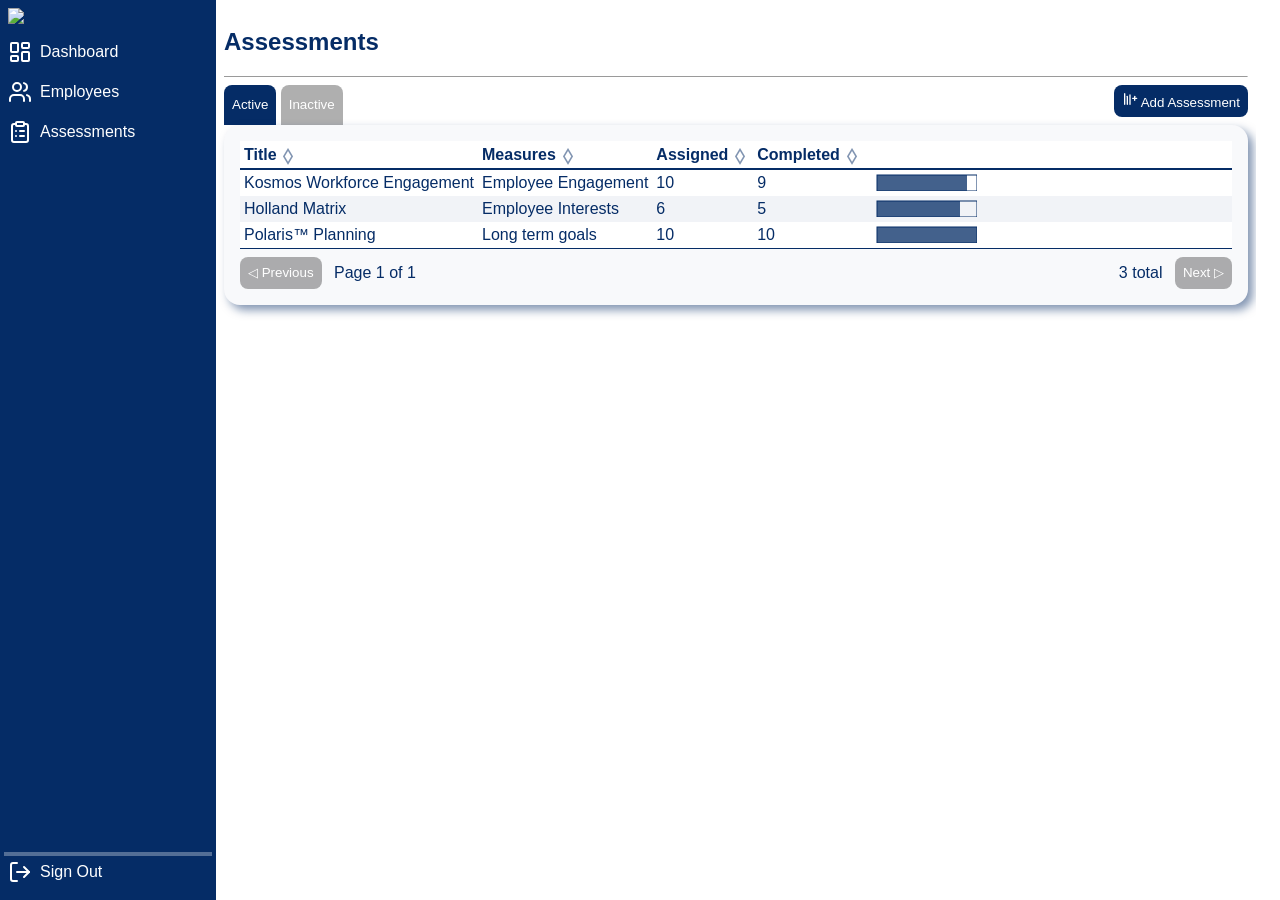
==== assessments.html @ a06d7f90 "Add files via upload" ====
<!DOCTYPE html>
<html lang="en">
<head>
	<meta charset="UTF-8">
	<meta name="viewport" content="width=device-width, initial-scale=1.0">
	<meta http-equiv="X-UA-Compatible" content="ie=edge">
	<meta name="apple-mobile-web-app-capable" content="yes">
	<title>Assessments</title>
	<link rel="stylesheet" href="style.css">
	<link rel="icon" type="image/x-icon" href="favicon.ico">
	<script src="nav.js"></script>
	<script src="sort.js"></script>
</head>
<body>
	<left-nav />
	<!-- Main Content Section -->
	<div class="main">
		<h2>Assessments</h2>
		<hr size="1" />
		<div>
			<div style="float: left;">
				<button type="button" class="tab selected">Active</button>
				<button type="button" class="tab">Inactive</button>
			</div>
			<div style="float: right;">
				<button type="button">
					<svg xmlns="http://www.w3.org/2000/svg"
						width="16" height="16" viewBox="0 0 24 24" fill="none"
						stroke="currentColor" stroke-width="2" stroke-linecap="round" stroke-linejoin="round"
						aria-hidden="true">
						<path d="M12 6v14"></path>
						<path d="M8 8v12"></path>
						<path d="M4 4v16"></path>
						<line x1="19" x2="19" y1="8" y2="14"></line>
						<line x1="22" x2="16" y1="11" y2="11"></line>
					</svg>
					Add Assessment
				</button>
			</div>
		</div>

		<div class="card-container">
			<div class="card" style="flex: 1;">
				<table id="myTable" style="margin-top: 16px;">
					<thead>
						<tr>
							<th onclick="sortTable(0)" style="text-wrap: nowrap;">Title</th>
							<th onclick="sortTable(1)" style="text-wrap: nowrap;">Measures</th>
							<th onclick="sortTable(2)" style="text-wrap: nowrap;">Assigned</th>
							<th onclick="sortTable(3)" style="text-wrap: nowrap;">Completed</th>
							<th style="color: var(--white-color);"><!-- EMPTY HEADER FOR SPARKLINE -->
						</tr>
					</thead>
					<tbody>	
						<tr onclick="document.getElementById('engagement').showModal()">
							<td>Kosmos Workforce Engagement</td>
							<td>Employee Engagement</td>
							<td>10</td>
							<td>9</td>
							<td>
								<svg width="108px" height="24" style="display: block; margin-top: -8px;">
									<rect x="8" y="8" width="100" height="16" 
										style="fill:none; stroke:var(--primary-color); stroke-width:1;" />
									<rect x="8" y="8" width="0" height="16" 
										style="fill:var(--primary-color); fill-opacity:0.75;">
										<animate attributeName="width" from="0" to="90" begin="0s" dur="1s" fill="freeze"/>
									</rect>
								</svg>
							</td>
						</tr>
						<dialog id="engagement"><!-- ENGAGEMENT MODAL -->
							<h2>Kosmos Workforce Engagement Assessment</h2>
							<h3>Assigned to:</h3>
							<ul style="list-style: none;">
								<li><input type="checkbox" checked onclick="return false;"> Allen, Riley</li>
								<li><input type="checkbox" checked onclick="return false;"> Bennett, Chloe</li>
								<li><input type="checkbox" checked onclick="return false;"> Davis, Luna</li>
								<li><input type="checkbox" checked onclick="return false;"> Hall, Gabriel</li>
								<li><input type="checkbox" checked onclick="return false;"> Jackson, Penelope</li>
								<li><input type="checkbox" checked onclick="return false;"> Lee, Michael</li>
								<li><input type="checkbox" checked onclick="return false;"> Nguyen, Ethan</li>
								<li><input type="checkbox" checked onclick="return false;"> Patel, Maya</li>
								<li><input type="checkbox" checked onclick="return false;"> Ramirez, Liam</li>
							</ul>
							<h3>Not assigned to:</h3>
							<ul style="list-style: none;">
								<li><input type="checkbox"> Robinson, Stella</li>
								<li><input type="checkbox"> Walker, Amelia</li>
								<li><input type="checkbox"> Wilson, David</li>
							</ul>
							<form method="dialog">
								<button style="float: left;" onclick="document.getElementById('underconstruction').showModal()">Assign</button>
								<button style="float: right;">Close</button>
							</form>
						</dialog><!-- END OF ENGAGEMENT MODAL -->
						<tr onclick="document.getElementById('underconstruction').showModal()">
							<td>Holland Matrix</td>
							<td>Employee Interests</td>
							<td>6</td>
							<td>5</td>
							<td>
								<svg width="108px" height="24" style="display: block; margin-top: -8px;">
									<rect x="8" y="8" width="100" height="16" 
										style="fill:none; stroke:var(--primary-color); stroke-width:1;" />
									<rect x="8" y="8" width="0" height="16" 
										style="fill:var(--primary-color); fill-opacity:0.75;">
										<animate attributeName="width" from="0" to="83" begin="0s" dur="1s" fill="freeze"/>
									</rect>
								</svg>
							</td>
						</tr>
						<tr onclick="document.getElementById('underconstruction').showModal()">
							<td>Polaris&trade; Planning</td>
			 				<td>Long term goals</td>
							<td>10</td>
							<td>10</td>
							<td>
								<svg width="108px" height="24" style="display: block; margin-top: -8px;">
									<rect x="8" y="8" width="100" height="16" 
										style="fill:none; stroke:var(--primary-color); stroke-width:1;" />
									<rect x="8" y="8" width="0" height="16" 
										style="fill:var(--primary-color); fill-opacity:0.75;">
										<animate attributeName="width" from="0" to="100" begin="0s" dur="1s" fill="freeze"/>
									</rect>
								</svg>
							</td>
						</tr>

					</tbody>
				</table>
				<div style="border-top: 1px solid var(--primary-color); padding-top: 8px; width: 50%; float: left;">
					<button type="button" class="inactive" style="margin-right: 8px;">◁ Previous</button>
					Page 1 of 1
				</div>
				<div style="border-top: 1px solid var(--primary-color); padding-top: 8px; width: 50%; float: right; text-align: right;">
					3 total
					<button type="button" class="inactive" style="margin-left: 8px;">Next ▷</button>
				</div>
			</div>
		</div>
		<div style="float: left;"></div>
		<div style="float: right;"></div>
	</div>
</body>
</html>
---- style.css ----
@import url("theme.css");

a {
	text-decoration: none;
	color: unset;
}
p>a {
	font-weight: bold;
}

body {
	font-family: 'Verdana', 'Arial', sans-serif;
	margin: 0 0 0 0;
	padding: 0 0 0 0;
	color: var(--primary-color);
	font-size: 16px;
	box-sizing: border-box;
        display: flex;			/* Use Flexbox for the main layout */
        min-height: 100vh;		/* Ensure the layout takes the full viewport height */
}

button {
	border: none;
	border-radius: 8px;
	padding: 4px 8px 4px 8px;
	background-color: var(--primary-color);
	color: var(--white-color);
	height: 32px;
	min-height: 32px;
}
button:hover {
	cursor: pointer;
	box-shadow: 2px 2px 5px var(--primary-color-light);
}

dialog {
	border: 1px solid var(--primary-color);
	border-radius: 8px;
}
@media (max-width: 511px) {
	dialog {
		width: 100%;
	}
}
@media (min-width: 512px) {
	dialog {
		width: 50%;
	}
}

h1 {
	font-size: 48px;
	font-weight: lighter;
	text-align: center;
	letter-spacing: 8px;
}

header {
	padding: 80px;
	background-color: var(--primary-color);
	color: var(--white-color);
	padding-left: 20vw;
	padding-right: 20vw;
	margin-bottom: 16px;
}

input[type="checkbox"][onclick="return false;"] {	/* Targets any checkbox specifically locked with onclick="return false;" */
	accent-color: var(--grey-color); /* Changes the check/fill color to grey */
	cursor: not-allowed;  /* Visual hint that it's unclickable */
	filter: grayscale(1);  /* Force-greys the entire element in some browsers */
}

input[type="radio"] {	/* Hide the default radio button visually but keep it focusable */
	opacity: 0;
	position: fixed;
	width: 0;
}
input[type="radio"] + label {
	border: none;
	border-radius: 8px;
	padding: 4px 8px 4px 8px;
	background-color: var(--grey-color);
	color: var(--black-color);
	height: 32px;
	min-height: 32px;
	cursor: pointer;
}
input[type="radio"] + label:hover {
	box-shadow: 2px 2px 5px var(--grey-color);
}
input[type="radio"]:checked + label { /* Selected state: Targets label immediately after a checked input */
	background-color: var(--primary-color);
	color: white;
}
input[type="radio"]:focus-visible + label { /* Focus state for accessibility (when tabbing) */
	outline: 2px solid var(--primary-color);
	outline-offset: 1px;
}

footer {
	background-image: linear-gradient(to bottom, var(--primary-color), var(--secondary-color));	
	padding: 8px;
	color: var(--white-color);
	display: flex;
	align-items: center;
}

table {
	width: 100%;
	border-collapse: collapse;

}

table td, table th {	/* All data columns shrink to hug their content */
	padding: 4px;
	width: 0.1%;	/* Force shrink-wrap */
	white-space: nowrap;
	text-align: left;
	text-overflow: ellipsis;
}
@media (max-width: 511px) {
	table td, table th {
		white-space: nowrap;
		overflow: hidden;
		text-overflow: ellipsis;
		width: auto; 
	}
	table:has(th:first-child:nth-last-child(4)) th,
	table:has(th:first-child:nth-last-child(4)) td {
		max-width: calc(25vw - 32px);
	}
	table:has(th:first-child:nth-last-child(3)) th,
	table:has(th:first-child:nth-last-child(3)) td {
		max-width: calc(33vw - 32px);
	}
}
@media (min-width: 512px) {
	table td:last-child {	/* The Filler Column: Absorbs 100% of remaining space */
		width: 100%;
	}
}

table th {
	border-bottom: 2px solid var(--primary-color);	
}

table tr:hover td {
	color: var(--white-color);
	background-color: var(--primary-color-light);
}
table tr:nth-child(even) {
	background-color: var(--primary-color-muted);
}
table tr:nth-child(odd) {
	background-color: var(--white-color);
}

.card {
	border-radius: 16px;
	padding: 0 16px 16px 16px;
	margin-bottom: 16px;
	box-shadow: 5px 5px 10px var(--primary-color-light);
	background-color: var(--primary-color-muted);
	overflow-x: hidden;
}
@media (max-width: 511px) {
	.card  {
		min-width: calc(100% - 32px); 	 /* takes up full width when only one wide */
	}
}
@media (max-width: 200px) {
	.card  {
		min-width: 200px; 	 /* doesn't allow shrink on very narrow screens */
	}
}
.card:hover {
	cursor: pointer;
	box-shadow: 2px 2px 5px var(--primary-color-light);
}
.card>img {
	height: 200px; 
	width: auto; 
	float: left; 
	margin-right: 8px; 
	opacity: 0.8;
}

.card-container {
	clear: both;
	display: flex;
	flex-wrap: wrap; /* Allows items to wrap onto multiple lines. */
	gap: 16px;
	width: 100%;
	min-width: 100%;
}

.centered {
	clear: both;
	display: flex;
	justify-content: center;
	align-items: center;
	margin-bottom: 16px;
}

.current {
	font-weight: bold; 
	background-color: #ffffff50; 
	padding: 4px; 
	margin: -4px -8px 12px -4px;
}

.inactive {
	background-color: #00000050;
}
.inactive:hover {
	box-shadow: none;
	cursor: default;
}

.main {
	background-color: var(--white-color);
	overflow-y: auto;		/* Main scrolls */
	padding: 8px;			/* Only internal padding */
	transition: margin-left 0.3s ease;
}
@media (max-width: 799px) {
	#nav-toggle:checked ~ .nav-left ~ .main,
	#nav-toggle:checked ~ .main {
		margin-left: 216px; 	/* Main shifts right only when nav is visible */
	}
	.main {
		margin-left: 0;
		width: calc(100vw - 16px);
		min-width: calc(100vw - 16px);

	}
}
@media (min-width: 800px) {
	.main  {
		margin-left:  216px; 	 /* Main always shifted to 216px */
		width: calc(100vw - 256px);
		min-width: calc(100vw - 256px);
	}
}

.nav-left {
	width: 200px;
	min-width: 200px;
	background-color: var(--primary-color);
	color: var(--white-color);
	padding: 8px;
	position: fixed;			/* Fixed to viewport */
	top: 0;
	left: 0;
 	height: 100vh;
	overflow-y: auto;			/* Nav scrolls independently */
	z-index: 1000;
	transform: translateX(-100%);
	transition: transform 0.3s ease;
	float: left;
}
@media (max-width: 799px) {
	.nav-left {
		transform: translateX(-100%);	/* Nav hidden by default */
		margin-top: 32px;		/* Make room for hamburger menu button */
	}
	#nav-toggle:checked ~ .nav-left {	/* Nav visible when checked */
		transform: translateX(0);
	}
}
@media (min-width: 800px) {
	.nav-left {
		transform: translateX(0);	/* Nav always visible */
  	}
}

.nav-left>div {
	display: flex;
	align-items: center;
	padding: 4px;
	margin: -4px -8px 12px -4px;">
}
.nav-left>div:hover {
	background-color: #ffffff25;
	cursor: pointer;

}
.nav-left>div:has(img):hover {			/* Don't highlight logo on hover */
	background-color: unset;
}
@media (max-width: 799px) {
	.nav-left>div:has(img) {
		display: none;			/* Hide logo on small screen with menu toggled on */
	}
}
.nav-left>div:last-child {			/* Log out */
	position: absolute; 
	bottom: 16px; 
	border-top: 4px solid #ffffff50;
	padding-top: 4px;
	width: 200px;
}
@media (max-width: 799px) {
	.nav-left>div:last-child {
		margin-bottom: 40px;
	}
}

.nav-left svg {
	margin-right: 8px;
	min-width: 24px;
}

.nav-toggle {					/* Toggle button */
	position: fixed;
	z-index: 1100;
	cursor: pointer;
	display: none;				/* hidden by default */
	padding: 1px 4px 1px 3px;
	top: 4px;
	left: 4px;
	border: 1px solid var(--primary-color-light);
	border-radius: 50%;
	background-color: var(--white-color);
	color: var(--primary-color);
	min-width: 16px;
	max-width: 16px;
	text-align: center;
}
@media (max-width: 799px) {
	.nav-toggle {
		display: block;			/* Show toggle */
	}
}

@media (min-width: 800px) {
	.nav-toggle {
		display: none;			/* Toggle hidden */
	}
}
.nav-toggle-checkbox {
	display: none;				/* Hide checkbox */
}

.tab {	border: none;
	border-top-left-radius: 8px;
	border-top-right-radius: 8px;
	border-bottom-left-radius: 0;
	border-bottom-right-radius: 0;
	padding: 8px;
	color: var(--white-color);
	height: 40px;
	min-height: 40px;
	background-color: #00000050;
}
.tab:hover {
	box-shadow: none;
}
.tab.selected {
	background-color: var(--primary-color);
}
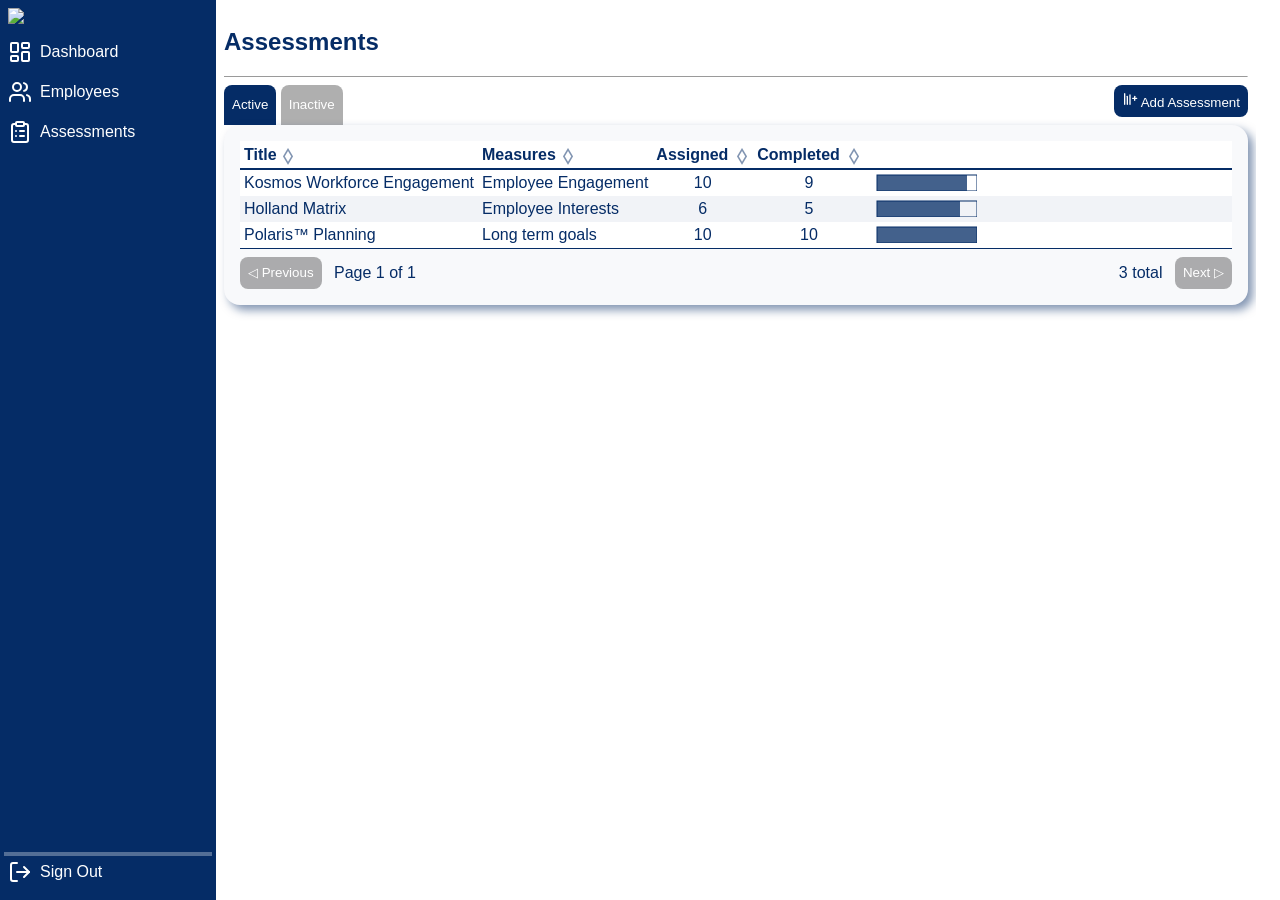
==== commit 8577e170: "Add files via upload" ====
--- a/assessments.html
+++ b/assessments.html
@@ -75,24 +75,31 @@
 								<li><input type="checkbox" checked onclick="return false;"> Allen, Riley</li>
 								<li><input type="checkbox" checked onclick="return false;"> Bennett, Chloe</li>
 								<li><input type="checkbox" checked onclick="return false;"> Davis, Luna</li>
-								<li><input type="checkbox" checked onclick="return false;"> Hall, Gabriel</li>
 								<li><input type="checkbox" checked onclick="return false;"> Jackson, Penelope</li>
-								<li><input type="checkbox" checked onclick="return false;"> Lee, Michael</li>
-								<li><input type="checkbox" checked onclick="return false;"> Nguyen, Ethan</li>
+								<li><input type="checkbox" checked onclick="return false;"> Lee, Michael</li>											<li><input type="checkbox" checked onclick="return false;"> Lewis, Benjamin</li>
 								<li><input type="checkbox" checked onclick="return false;"> Patel, Maya</li>
 								<li><input type="checkbox" checked onclick="return false;"> Ramirez, Liam</li>
+								<li><input type="checkbox" checked onclick="return false;"> Robinson, Stella</li>
+								<li><input type="checkbox" checked onclick="return false;"> Wilson, David</li>
 							</ul>
 							<h3>Not assigned to:</h3>
 							<ul style="list-style: none;">
-								<li><input type="checkbox"> Robinson, Stella</li>
+								<li><input type="checkbox"> Hall, Gabriel</li>
+								<li><input type="checkbox"> Nguyen, Ethan</li>
 								<li><input type="checkbox"> Walker, Amelia</li>
-								<li><input type="checkbox"> Wilson, David</li>
 							</ul>
 							<form method="dialog">
-								<button style="float: left;" onclick="document.getElementById('underconstruction').showModal()">Assign</button>
+								<button style="float: left;" onclick="document.getElementById('assigned').showModal()">Assign</button>
 								<button style="float: right;">Close</button>
 							</form>
 						</dialog><!-- END OF ENGAGEMENT MODAL -->
+						<dialog id="assigned"><!-- ASSIGNED RESULT MODAL -->
+							<h2>Assessment successfully assigned</h2>
+							<p>Kosmos Workforce Engagement Assessment successfully assigned to Gabriel Hall.</p>
+							<form method="dialog">
+								<button style="float: right;">Close</button>
+							</form>
+						</dialog><!-- END OF ASSIGNED MODAL -->
 						<tr onclick="document.getElementById('underconstruction').showModal()">
 							<td>Holland Matrix</td>
 							<td>Employee Interests</td>
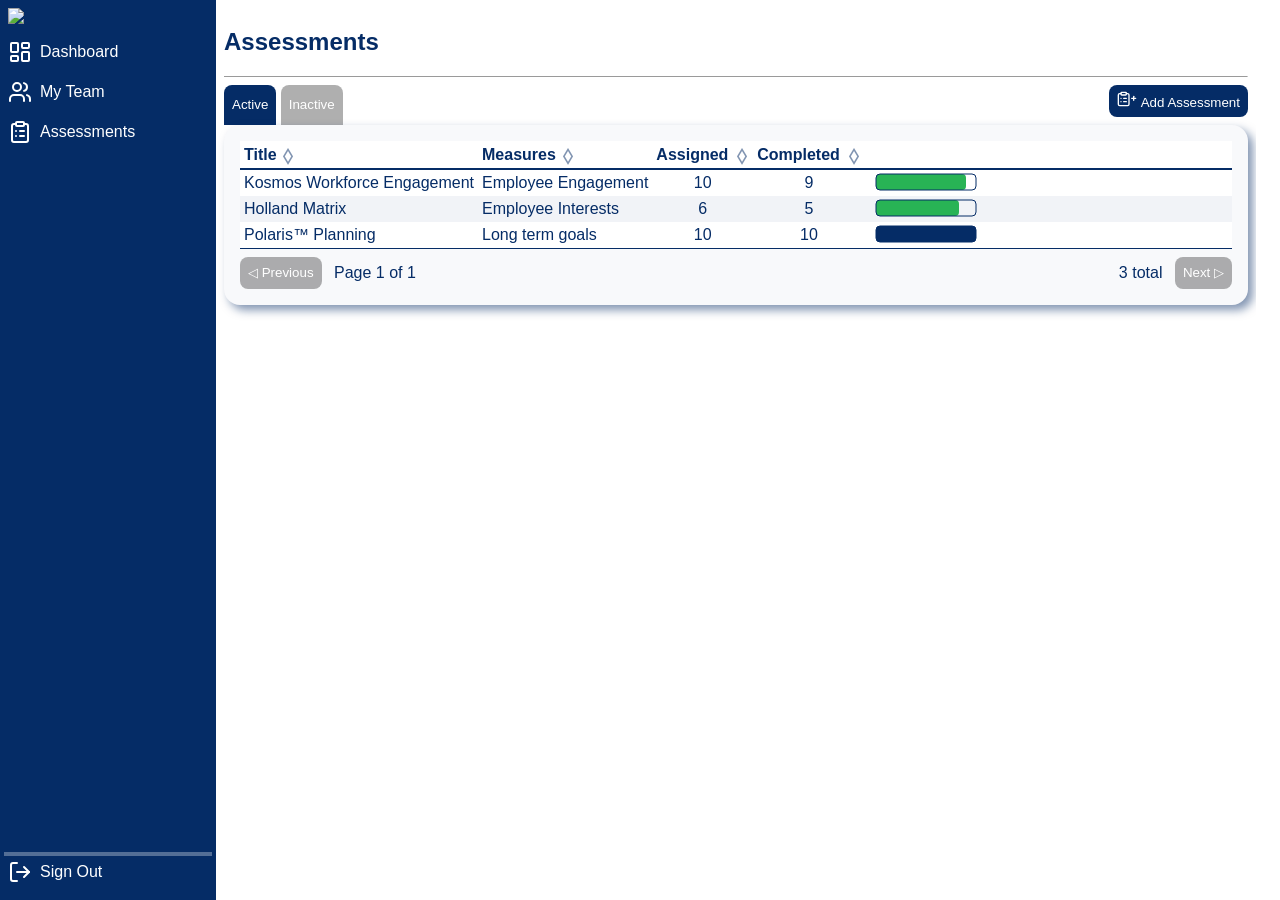
==== commit f3570595: "Add files via upload" ====
--- a/assessments.html
+++ b/assessments.html
@@ -10,6 +10,7 @@
 	<link rel="icon" type="image/x-icon" href="favicon.ico">
 	<script src="nav.js"></script>
 	<script src="sort.js"></script>
+	<script src="sparkline.js"></script>
 </head>
 <body>
 	<left-nav />
@@ -23,18 +24,20 @@
 				<button type="button" class="tab">Inactive</button>
 			</div>
 			<div style="float: right;">
-				<button type="button">
-					<svg xmlns="http://www.w3.org/2000/svg"
-						width="16" height="16" viewBox="0 0 24 24" fill="none"
+				<button type="button" onclick="document.getElementById('underconstruction').showModal()">
+					<svg xmlns="http://www.w3.org/2000/svg" 
+						width="24" height="16" viewBox="0 0 24 24" fill="none" 
 						stroke="currentColor" stroke-width="2" stroke-linecap="round" stroke-linejoin="round"
 						aria-hidden="true">
-						<path d="M12 6v14"></path>
-						<path d="M8 8v12"></path>
-						<path d="M4 4v16"></path>
+						<rect width="8" height="4" x="0" y="2" rx="1" ry="1"></rect><!-- clip -->
+						<path d="M8 4h2a2 2 0 0 1 2 2v14a2 2 0 0 1-2 2H-2a2 2 0 0 1-2-2V6a2 2 0 0 1 2-2h2"></path>
+						<path d="M4 11h4"></path>
+						<path d="M4 16h4"></path>
+						<path d="M0 11h.01"></path>
+						<path d="M0 16h.01"></path>
 						<line x1="19" x2="19" y1="8" y2="14"></line>
 						<line x1="22" x2="16" y1="11" y2="11"></line>
-					</svg>
-					Add Assessment
+					</svg>Add Assessment
 				</button>
 			</div>
 		</div>
@@ -57,16 +60,7 @@
 							<td>Employee Engagement</td>
 							<td>10</td>
 							<td>9</td>
-							<td>
-								<svg width="108px" height="24" style="display: block; margin-top: -8px;">
-									<rect x="8" y="8" width="100" height="16" 
-										style="fill:none; stroke:var(--primary-color); stroke-width:1;" />
-									<rect x="8" y="8" width="0" height="16" 
-										style="fill:var(--primary-color); fill-opacity:0.75;">
-										<animate attributeName="width" from="0" to="90" begin="0s" dur="1s" fill="freeze"/>
-									</rect>
-								</svg>
-							</td>
+							<td><script>document.write(sparkLine(90));</script></td>
 						</tr>
 						<dialog id="engagement"><!-- ENGAGEMENT MODAL -->
 							<h2>Kosmos Workforce Engagement Assessment</h2>
@@ -105,32 +99,14 @@
 							<td>Employee Interests</td>
 							<td>6</td>
 							<td>5</td>
-							<td>
-								<svg width="108px" height="24" style="display: block; margin-top: -8px;">
-									<rect x="8" y="8" width="100" height="16" 
-										style="fill:none; stroke:var(--primary-color); stroke-width:1;" />
-									<rect x="8" y="8" width="0" height="16" 
-										style="fill:var(--primary-color); fill-opacity:0.75;">
-										<animate attributeName="width" from="0" to="83" begin="0s" dur="1s" fill="freeze"/>
-									</rect>
-								</svg>
-							</td>
+							<td><script>document.write(sparkLine(83));</script></td>
 						</tr>
 						<tr onclick="document.getElementById('underconstruction').showModal()">
 							<td>Polaris&trade; Planning</td>
 			 				<td>Long term goals</td>
 							<td>10</td>
 							<td>10</td>
-							<td>
-								<svg width="108px" height="24" style="display: block; margin-top: -8px;">
-									<rect x="8" y="8" width="100" height="16" 
-										style="fill:none; stroke:var(--primary-color); stroke-width:1;" />
-									<rect x="8" y="8" width="0" height="16" 
-										style="fill:var(--primary-color); fill-opacity:0.75;">
-										<animate attributeName="width" from="0" to="100" begin="0s" dur="1s" fill="freeze"/>
-									</rect>
-								</svg>
-							</td>
+							<td><script>document.write(sparkLine(100));</script></td>
 						</tr>
 
 					</tbody>
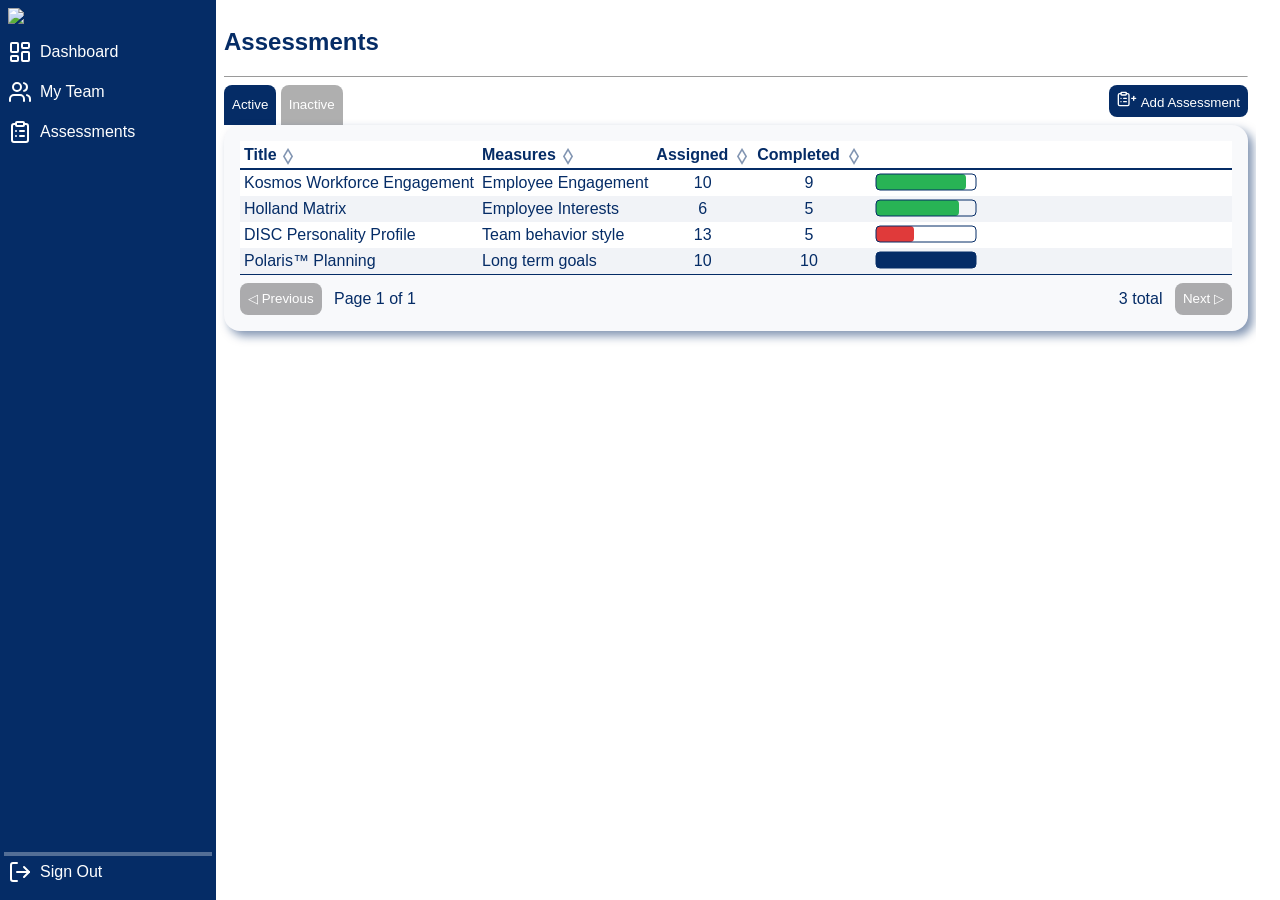
==== commit 9fd88a86: "Add files via upload" ====
--- a/assessments.html
+++ b/assessments.html
@@ -102,6 +102,13 @@
 							<td><script>document.write(sparkLine(83));</script></td>
 						</tr>
 						<tr onclick="document.getElementById('underconstruction').showModal()">
+							<td>DISC Personality Profile</td>
+							<td>Team behavior style</td>
+							<td>13</td>
+							<td>5</td>
+							<td><script>document.write(sparkLine(38));</script></td>
+						</tr>
+						<tr onclick="document.getElementById('underconstruction').showModal()">
 							<td>Polaris&trade; Planning</td>
 			 				<td>Long term goals</td>
 							<td>10</td>
--- a/style.css
+++ b/style.css
@@ -2,8 +2,9 @@
 
 a {
 	text-decoration: none;
-	color: unset;
-}
+	color: unset;	
+}
+
 p>a {
 	font-weight: bold;
 }
@@ -68,6 +69,7 @@
 	accent-color: var(--grey-color); /* Changes the check/fill color to grey */
 	cursor: not-allowed;  /* Visual hint that it's unclickable */
 	filter: grayscale(1);  /* Force-greys the entire element in some browsers */
+	outline: none;
 }
 
 input[type="radio"] {	/* Hide the default radio button visually but keep it focusable */
@@ -80,7 +82,7 @@
 	border-radius: 8px;
 	padding: 4px 8px 4px 8px;
 	background-color: var(--grey-color);
-	color: var(--black-color);
+	color: var(--white-color);
 	height: 32px;
 	min-height: 32px;
 	cursor: pointer;
@@ -90,7 +92,6 @@
 }
 input[type="radio"]:checked + label { /* Selected state: Targets label immediately after a checked input */
 	background-color: var(--primary-color);
-	color: white;
 }
 input[type="radio"]:focus-visible + label { /* Focus state for accessibility (when tabbing) */
 	outline: 2px solid var(--primary-color);
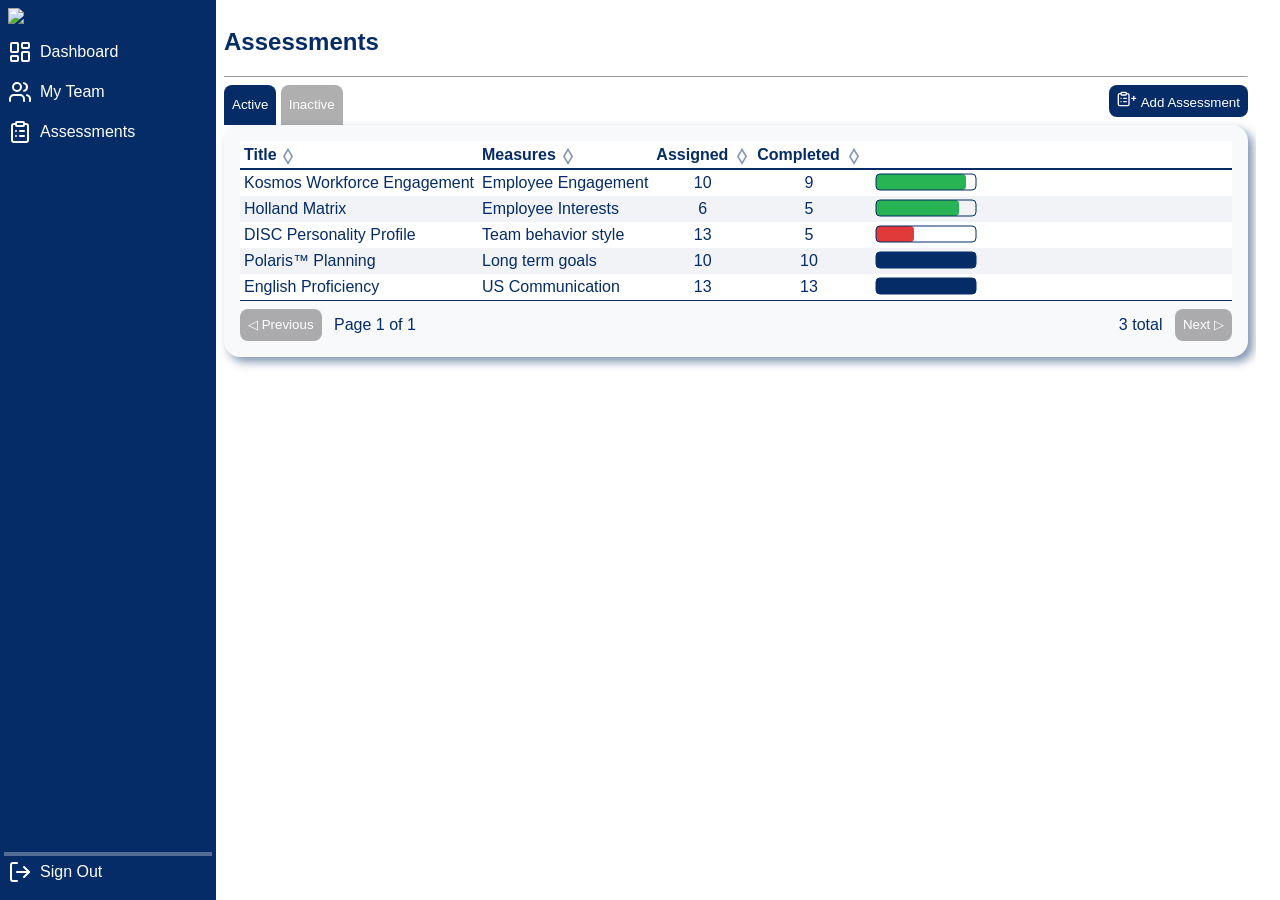
==== commit 4535c302: "Add files via upload" ====
--- a/assessments.html
+++ b/assessments.html
@@ -115,6 +115,13 @@
 							<td>10</td>
 							<td><script>document.write(sparkLine(100));</script></td>
 						</tr>
+						<tr onclick="document.getElementById('underconstruction').showModal()">
+							<td>English Proficiency</td>
+			 				<td>US Communication</td>
+							<td>13</td>
+							<td>13</td>
+							<td><script>document.write(sparkLine(100));</script></td>
+						</tr>
 
 					</tbody>
 				</table>
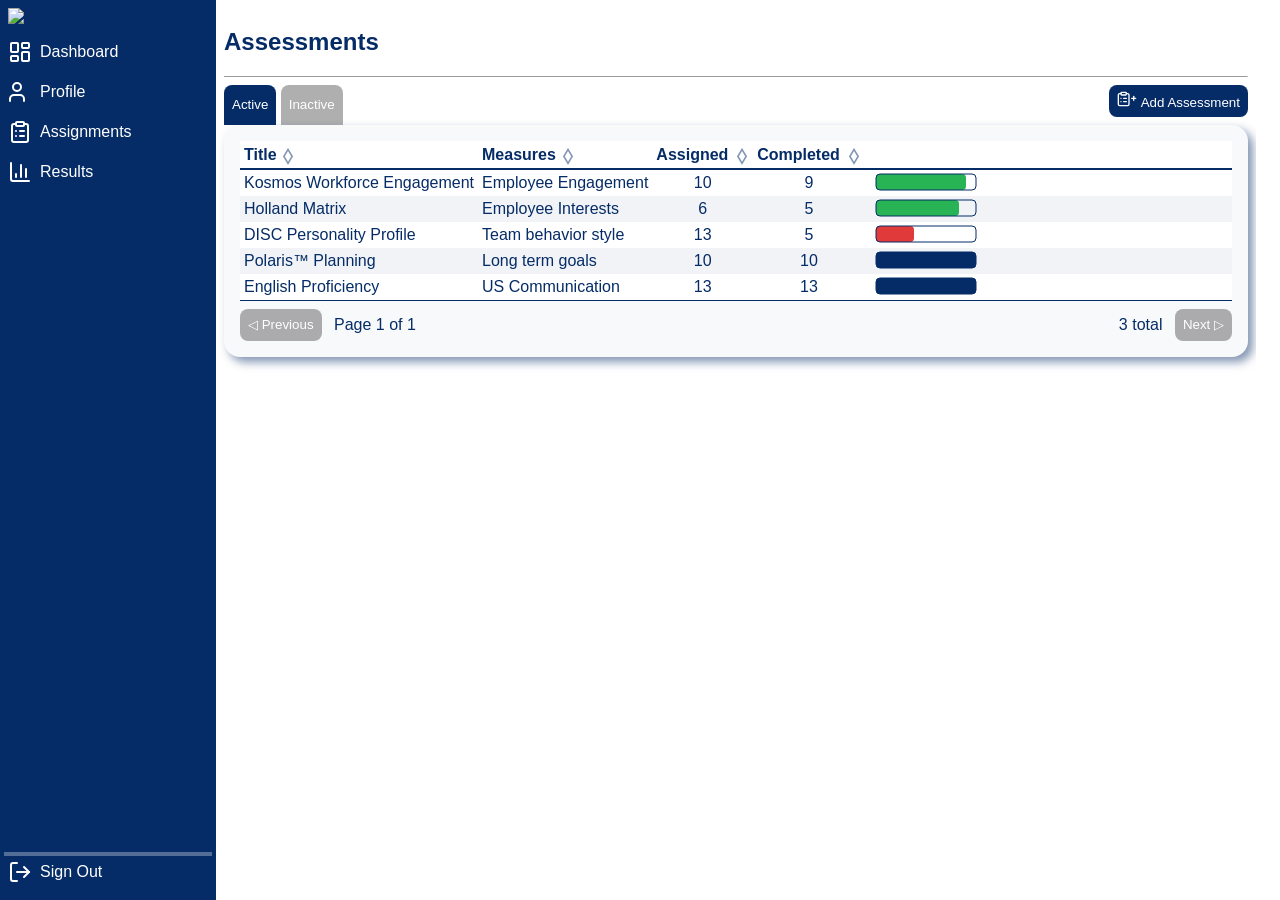
==== commit 1185e1d3: "Moved scripts to subfolder" ====
--- a/assessments.html
+++ b/assessments.html
@@ -8,12 +8,15 @@
 	<title>Assessments</title>
 	<link rel="stylesheet" href="style.css">
 	<link rel="icon" type="image/x-icon" href="favicon.ico">
-	<script src="nav.js"></script>
-	<script src="sort.js"></script>
-	<script src="sparkline.js"></script>
+	<script src="scripts/nav.js"></script>
+	<script src="scripts/gauge.js"></script>
+	<script src="scripts/sort.js"></script>
+	<script src="scripts/sparkline.js"></script>
+	<script src="scripts/steps.js"></script>
+	<script src="scripts/thermometer.js"></script>
 </head>
 <body>
-	<left-nav />
+	<left-nav></left-nav>
 	<!-- Main Content Section -->
 	<div class="main">
 		<h2>Assessments</h2>
